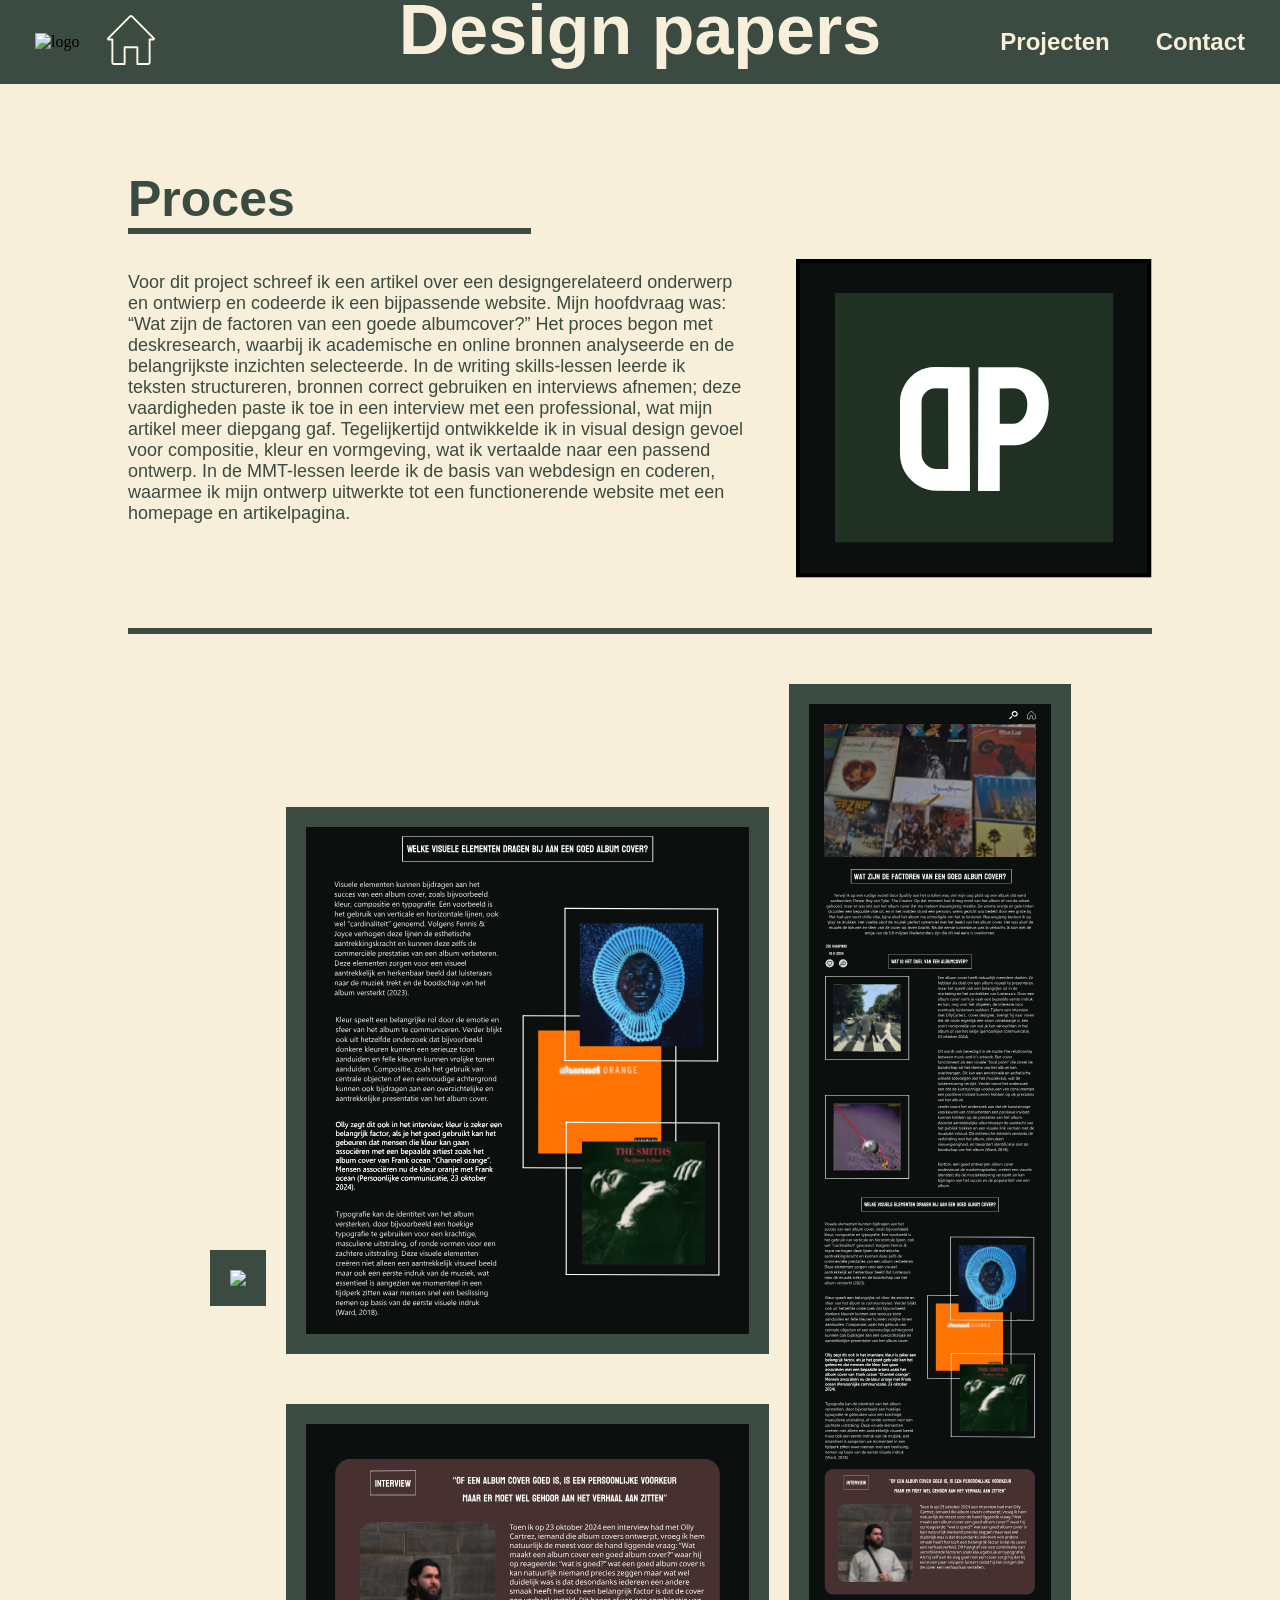
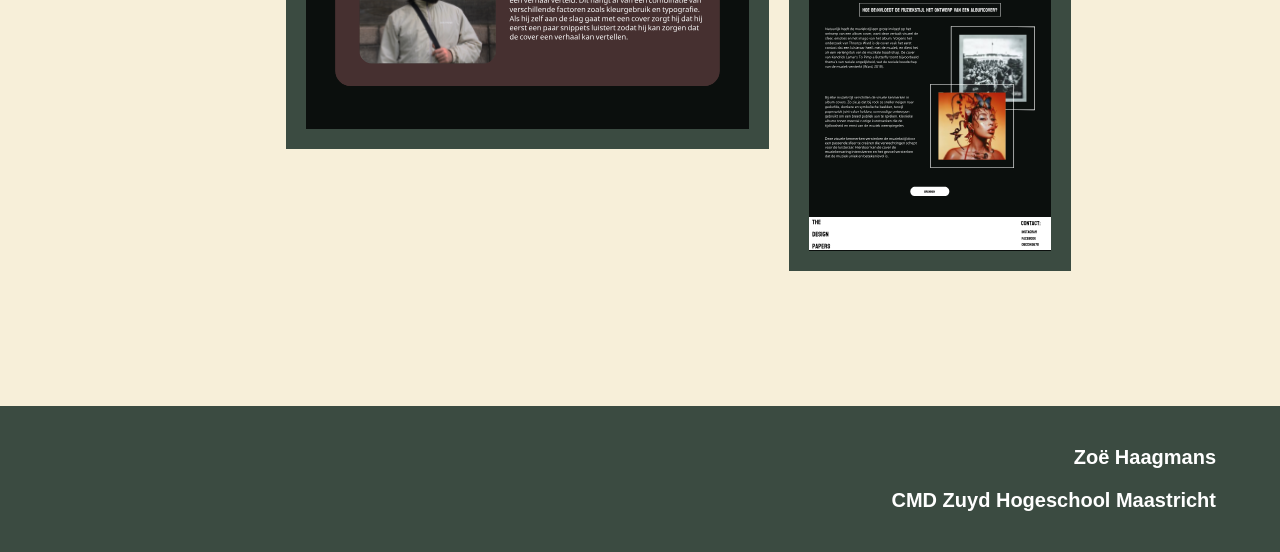
==== designpaper.html @ d551ef71 "Portfolio" ====
<!DOCTYPE html>
<html lang="en">

<head>
    <meta charset="UTF-8">
    <meta name="viewport" content="width=device-width, initial-scale=1.0">
    <link rel="stylesheet" href="https://use.typekit.net/pst0hra.css">
    <link rel="stylesheet" href="https://use.typekit.net/thp8tux.css">
    <link rel="stylesheet" href="css/style.css">
    <title>Document</title>
</head>

<body>

     <div class="navbar" id="start">
        <div class="navbar-icon">
            <img src="assets/icons/Logo.svg" alt="logo" class="logo">
            <a href="index.html">
                <button class="home"><img src="assets/icons/home.svg" alt="Home" class="homelogo"></button>
            </a>
        </div>
        <div class="navbar-head">
            <h1>Design papers</h1>
        </div>
        <div class="navbar-links">
            <a class="nav" href="index.html#work">Projecten</a>
            <a class="nav" href="index.html#contact">Contact</a>
        </div>
    </div>

    <div class="proces">
        <div class="container-proces">
            <div class="fade-in">
                <h2>Proces</h2>
                <div class="lijn"></div>
            </div>
            <p class="procestekst fade-in">Voor dit project schreef ik een artikel over een designgerelateerd onderwerp
                en ontwierp en codeerde ik een bijpassende website. Mijn hoofdvraag was: “Wat zijn de factoren van een
                goede albumcover?” Het proces begon met deskresearch, waarbij ik academische en online bronnen
                analyseerde en de belangrijkste inzichten selecteerde. In de writing skills-lessen leerde ik teksten
                structureren, bronnen correct gebruiken en interviews afnemen; deze vaardigheden paste ik toe in een
                interview met een professional, wat mijn artikel meer diepgang gaf. Tegelijkertijd ontwikkelde ik in
                visual design gevoel voor compositie, kleur en vormgeving, wat ik vertaalde naar een passend ontwerp. In
                de MMT-lessen leerde ik de basis van webdesign en coderen, waarmee ik mijn ontwerp uitwerkte tot een
                functionerende website met een homepage en artikelpagina. </p>
        </div>
        <img src="assets/pictures/Design papers/dp logo.svg" alt="" class="logofoto fade-in">
    </div>

    <div class="langelijn fade-in"></div>

    <div class="container-eindwerk">
        <div class="flexdp desktop-only">
            <div class="containerdp-left">
                <div class="frame fade-in">
                    <img src="assets/pictures/Design papers/main page.svg" loading="eager">
                </div>
            </div>
            <div class="containerdp-middle">
                <div class="frame fade-in">
                    <img src="assets/pictures/Design papers/artikel.svg" alt="">
                </div>
                <div class="frame fade-in">
                    <img src="assets/pictures/Design papers/interview.svg" alt="">
                </div>
            </div>
            <div class="containerdp-right">
                <div class="frame fade-in">
                    <img src="assets/pictures/Design papers/article page.svg" alt="">
                </div>
            </div>
        </div>

        <!-- responsive -->
        <div class="flexdp mobile-only">
            <div class="containerdp-left">
                <div class="frame fade-in">
                    <img src="assets/pictures/Design papers/main page.svg" loading="eager" class="dpweb">
                </div>
                <div class="frame fade-in">
                    <img src="assets/pictures/Design papers/article page.svg" alt="" class="dpweb">
                </div>
            </div>
            <div class="containerdp-middle">
                <div class="frame fade-in">
                    <img src="assets/pictures/Design papers/artikel.svg" alt="" class="dpimg">
                </div>
                <div class="frame fade-in">
                    <img src="assets/pictures/Design papers/interview.svg" alt="" class="dpimg2">
                </div>
            </div>
        </div>
    </div>

    <a href="onderhetstof.html">
        <button class="vpbutton fade-in">Volgend project</button>
    </a>

    <div class="footer">
        <div class="footercontainer">
            <div class="links">
                <img src="assets/icons/Logo.svg" alt="">
            </div>
            <div class="rechts">
                <p>Zoë Haagmans</p>
                <p>CMD Zuyd Hogeschool Maastricht</p>
            </div>
        </div>
    </div>

    <script src="java/slider.js"></script>



</body>

</html>
---- css/style.css ----
html,
body {
    margin: 0;
    padding: 0;
    overflow-x: hidden;
    width: 100%;
}

html {
    scroll-behavior: smooth;
}

body {
    background: #F7EFD9;
    display: flex;
    flex-direction: column;
    min-height: 100vh;
}

.fade-in {
    opacity: 0;
    transform: translateY(20px);
    transition: opacity 0.6s ease 0.3s, transform 0.6s ease 0.3s;
}

.fade-in.visible {
    opacity: 1;
    transform: translateY(0);
}

.navbar {
    display: flex;
    justify-content: space-between;
    align-items: center;
    background-color: #3B4B41;
    padding: 15px 35px;
    position: relative;
}

h1 {
    color: #F7EFD9;
    font-family: "halyard-text", sans-serif;
    font-size: 70px;
    font-style: normal;
    text-align: center;
    margin-top: 22px;
}

.navbar-head {
    position: absolute;
    left: 50%;
    transform: translateX(-50%);
}

.navbar-icon {
    display: flex;
    gap: 20px;
    align-items: center;
}

.logo {
    width: 50%;
    height: auto;
}

.index-page .logo {
    width: 70%;
}

.home {
    background-color: transparent;
    border: none;
    cursor: pointer;
    padding: 0;
}

.navbar-links {
    gap: 46px;
    display: flex;
}

.titel {
    margin-top: 100px;
}

a.nav {
    text-decoration: none;
    display: flex;
    align-items: center;
    color: #F7EFD9;
    text-decoration: none;
    font-family: "inter-variable", sans-serif;
    font-size: 24px;
    font-weight: bold;
    list-style: none;
}


h2 {
    font-family: "halyard-text", sans-serif;
    color: #3B4B41;
    font-size: 50px;
    margin: 0;
}

.lijn {
    width: 403px;
    height: 6px;
    background-color: #3B4B41;
}

.cctekst {
    font-family: "inter-variable", sans-serif;
    color: #EFE2E2;
}

button {
    background-color: #3B4B41;
    border: none;
    padding: 10px 20px;
    font-family: "inter-variable", sans-serif;
    color: #F7EFD9;
    cursor: pointer;
    transition: transform 0.2s ease;
}

button:hover {
    transform: scale(1.1);
}

.bgimg1 {
    position: absolute;
    top: 150%;
    left: 0;
    width: 100%;
    height: auto;
    z-index: -1;
}

.bgimg2 {
    position: absolute;
    top: 320%;
    left: 0;
    width: 100%;
    height: auto;
    z-index: -1;
}


/*wie ben ik*/
.container1wbi {
    display: flex;
    flex-direction: row;
    align-items: center;
    gap: 20px;
    width: 80%;
    height: auto;
    margin: auto;
    margin-top: 100px;
}

.containerwbi-left {
    width: 50%;
    align-items: center;
    justify-content: center;
}

.containerwbi-right {
    width: 50%;
    display: flex;
    flex-direction: column;
    gap: 10px;
}

.ik {
    width: 500px;
}

.wbitekst {
    font-family: "inter-variable", sans-serif;
    color: #3B4B41;
    font-size: 18px;
}

/*skills*/

.containersk {
    width: 80%;
    margin: auto;
    margin-top: 150px;
}


.lijnsk {
    width: 200px;
    height: 6px;
    background-color: #3B4B41;
    margin-bottom: 10px;
}


.lijnsk2 {
    width: 200px;
    height: 6px;
    background-color: #3B4B41;
    margin-bottom: 10px;
}

h3 {
    font-family: "halyard-text", sans-serif;
    color: #3B4B41;
    font-size: 24px;
    margin: 5px;
    font-weight: bold;
}

.containersk-up {
    display: flex;
    flex-direction: row;
    margin-bottom: 50px;
    margin-top: 50px;
    gap: 140px;
}

.containersk-down {
    display: flex;
    flex-direction: row;
    gap: 100px;
    padding-left: 100px;
}

.skborder {
    border: #3B4B41 solid 10px;
    width: auto;
    height: auto;
    padding: 10px 20px;
    box-shadow: 20px 20px 10px rgba(0, 0, 0, 0.5);
}

.skborder2 {
    border: #3B4B41 solid 10px;
    width: auto;
    height: 100%;
    padding: 10px 20px;
    box-shadow: 20px 20px 10px rgba(0, 0, 0, 0.5);
}


.schoolnaam {
    font-family: "inter-variable", sans-serif;
    font-size: 16px;
    font-weight: bold;
}

.schooltijd {
    font-family: "inter-variable", sans-serif;
    font-size: 14px;
    font-style: italic;
}

.grid {
    display: grid;
    grid-template-columns: repeat(9, 1fr);
    gap: 20px;
    padding-top: 20px;
    padding-bottom: 20px;
}

.flexli {
    display: flex;
    flex-direction: row;
    align-items: center;
    gap: 70px;
    padding: 15px;
}

li {
    font-family: "inter-variable", sans-serif;
    font-size: 14px;
    font-weight: bold;
}

.taal {
    font-family: "inter-variable", sans-serif;
    font-size: 15px;
    font-weight: bold;
}

.skborder3 {
    border: #3B4B41 solid 10px;
    width: auto;
    height: 100%;
    padding: 10px 20px;
    box-shadow: 20px 20px 10px rgba(0, 0, 0, 0.5);
}

.taalcontainer {
    display: flex;
    flex-direction: column;
    gap: 20px;
}

.taalflex {
    display: flex;
    flex-direction: row;
    align-items: center;
    gap: 70px;
}

.taallijncontainer {
    display: flex;
    flex-direction: column;
    gap: 60px;
}

.taallijn {
    width: 272px;
    height: 11px;
    background-color: #3B4B41;
    border-radius: 10px;
}


/*projecten*/

.projectencontainer {
    width: 80%;
    margin: auto;
    margin-top: 150px;
}

.bgpr {
    display: flex;
    background-color: #3B4B41;
    width: 100%;
    height: auto;
    margin: auto;
    padding: 40px 20px;
    margin-top: 50px;
    align-items: center;
    justify-content: center;
}

.options {
    display: flex;
    gap: 10px;
    width: 85%;
    height: 300px;
    margin: auto;
}

.prh2 {
    color: #F5CBD7;
}

.dpslider {
    width: 100%;
    height: 100%;
    object-fit: cover;
}

.option {
    flex: 1;
    background-image: var(--optionImage);
    background-size: cover;
    background-position: center;
    border-radius: 30px;
    position: relative;
    cursor: pointer;
    transition: flex 0.6s ease;
    overflow: hidden;
}

.option.active {
    flex: 4;
}

.option:not(.active) {
    filter: brightness(0.6);
}

.label {
    position: absolute;
    bottom: 20px;
    left: 20px;
    display: flex;
    align-items: center;
    gap: 12px;
    color: #fff;
    opacity: 0;
    transition: 0.4s ease;
}

.option.active .label {
    opacity: 1;
}

.icon {
    display: flex;
    justify-content: center;
    align-items: center;
    min-width: 40px;
    min-height: 40px;
    background-color: rgba(255, 255, 255, 0.2);
    color: white;
}

.info {
    display: flex;
    flex-direction: column;
}


.info .sub {
    font-size: 25px;
    opacity: 0.8;
    font-family: "inter-variable", sans-serif;
    font-weight: bold;
}


/*contact*/
.background-image2 {
    width: 80%;
    margin: auto;
    padding: 50px 0;
    margin-top: 150px;
}

.contact-form {
    display: flex;
    flex-direction: column;
    gap: 18px;
    width: 100%;
}

.contact-form input,
.contact-form textarea {
    border: none;
    background: #3B4B41;
    padding: 12px 20px;
    padding-right: 100px;
    font-size: 16px;
    outline: none;
    color: white;
}

.contact-form textarea {
    min-height: 56px;
    resize: none;
    color: white;
}


.contact-form button {
    align-self: flex-start;
    background: #3B4B41;
    border: none;
    color: white;
    text-decoration: none;
    padding: 10px 30px;
    font-size: 16px;
    cursor: pointer;
    transition: 0.2s ease;
}

.contact-form button:hover {
    background: #2A372E;
    color: #3B4B41;
    border: 1px solid #3B4B41;
}

.contact {
    margin-bottom: 100px;
}

.contact-box {
    width: 80%;
    border: #3B4B41 solid 10px;
    margin: auto;
    align-items: center;
    justify-content: space-between;
    display: flex;
    padding: 75px 50px;
    margin-top: 5%;
}

.contact-right {
    margin-left: 25px;
}

.mailicon {
    width: 100%;
    height: auto;
}

.footercontainer {
    display: flex;
    justify-content: space-between;
    align-items: center;
    padding: 20px 40px;
}

.footer {
    background-color: #3B4B41;
    width: 100%;
    height: auto;
    margin-top: auto;
}

.rechts {
    color: white;
    font-family: "inter-variable", sans-serif;
    font-size: 20px;
    font-weight: bold;
    text-align: right;
    margin-right: 2%;
}

/*proces page layout*/

.homelogo {
    width: 100%;
}

.proces {
    display: flex;
    flex-direction: row;
    align-items: center;
    gap: 50px;
    width: 80%;
    height: auto;
    margin: auto;
    margin-top: 50px;
}

.logofoto {
    width: 401px;
    height: 395px;
    height: auto;
    margin-top: 125px;
}

.container-proces {
    display: flex;
    flex-direction: column;
    gap: 20px;
}

.procestekst {
    font-family: "inter-variable", sans-serif;
    color: #3B4B41;
    font-size: 18px;
}

.langelijn {
    width: 80%;
    height: 6px;
    background-color: #3B4B41;
    margin: auto;
    margin-top: 50px;
    margin-bottom: 50px;
}

.container-eindwerk {
    width: 80%;
    height: auto;
    margin: auto;
    margin-bottom: 50px;
}

.frame {
    padding: 20px 20px;
    background-color: #3B4B41;
    margin: auto;
    display: flex;
    align-items: center;
    justify-content: center;
}

.vpbutton {
    background-color: #3B4B41;
    border: none;
    padding: 10px 20px;
    font-family: "inter-variable", sans-serif;
    color: #F7EFD9;
    cursor: pointer;
    transition: transform 0.2s ease;
    display: flex;
    margin: auto;
    margin-bottom: 50px;
}

.vpbutton:hover {
    transform: scale(1.1);
}

/*digidive*/
.ddflex {
    display: flex;
    flex-direction: row;
    gap: 40px;
    margin: auto;
    align-items: center;
}

.containerdd-left {
    display: flex;
    flex-direction: column;
    gap: 47px;
    width: 35%;
}

.containerdd-rechts {
    display: flex;
    flex-direction: row;
    gap: 40px;
    width: 50%;
}

.dd-left {
    width: 100%;
    height: auto;
}

.dd-right1 {
    width: 250px;
    height: auto;
}

.dd-right2 {
    width: 226px;
    height: auto;
}

/*bugsy*/
.flexbugsy {
    display: flex;
    flex-direction: row;
    gap: 20px;
    margin: auto;
    align-items: center;
    justify-content: center;
}

.bugsyfoto {
    width: 100%;
    height: auto;
}

/*Design paper*/

.flexdp {
    display: flex;
    flex-direction: row;
    gap: 20px;
    margin: auto;
    align-items: center;
    justify-content: center;
}

.containerdp-middle {
    display: flex;
    flex-direction: column;
    gap: 50px;
}

/*onder het stof*/

.containerohs {
    display: grid;
    grid-template-columns: repeat(2, 1fr);
    gap: 20px;
    align-items: center;
    justify-content: center;
    padding-top: 2%;
}

.ohsimg {
    width: 100%;
    height: auto;
}

/*kliekjeskoning*/

.flexkk {
    display: flex;
    flex-direction: row;
    gap: 20px;
    margin: auto;
    align-items: center;
    justify-content: center;
    width: 100%;
}

.containerkk-left {
    width: 50%;
    display: flex;
    flex-direction: column;
    gap: 35px;
}

.containerkk-right {
    width: 50%;
}

.kkimg {
    width: 100%;
    height: auto;
}

.web {
    width: 80%;
    height: auto;
}


.flexdp.mobile-only {
    display: none;
}


@media (max-width: 1200px) {



    /*navbar*/
    h1 {
        color: #F7EFD9;
        font-family: "halyard-text", sans-serif;
        font-size: 50px;
        font-style: normal;
        text-align: center;
    }

    /*wie ben ik*/
    .containerwbi-right {
        width: 46%;
        display: flex;
        flex-direction: column;
        gap: 10px;
    }

    .ik {
        width: 420px;
    }

    .wbitekst {
        font-family: "inter-variable", sans-serif;
        color: #3B4B41;
        font-size: 16px;
    }

    .lijn {
        width: 350px;
        height: 6px;
        background-color: #3B4B41;
    }


    /*skills*/
    .skborder {
        width: 60%;
        height: auto;
    }

    .skborder2 {
        width: 50%;
        height: auto;
    }

    .skborder3 {
        width: 45%;
        height: auto;
    }

    .grid {
        display: grid;
        grid-template-columns: repeat(4, 1fr);
        gap: 20px;
        padding-top: 20px;
        padding-bottom: 20px;
    }

    .taallijn {
        width: 150px;
        height: 11px;
        background-color: #3B4B41;
        border-radius: 10px;
    }

    .containersk-up {
        display: flex;
        flex-direction: row;
        margin-bottom: 50px;
        margin-top: 50px;
        gap: 140px;
    }

    /*project layout*/
    h2 {
        font-family: "halyard-text", sans-serif;
        color: #3B4B41;
        font-size: 50px;
        margin: 0;
    }

    .procestekst {
        font-family: "inter-variable", sans-serif;
        color: #3B4B41;
        font-size: 18px;
    }

    /*design papers*/
    .flexdp.desktop-only {
        display: none;
    }

    .flexdp.mobile-only {
        display: flex;
    }

    .flexdp.mobile-only .containerdp-left {
        display: flex;
        flex-direction: row;
        gap: 50px;
    }

    .flexdp {
        display: flex;
        flex-direction: column;
        gap: 20px;
        margin: auto;
        align-items: center;
        justify-content: center;
    }

    .containerdp-middle {
        display: flex;
        flex-direction: row;
        gap: 50px;
    }

    .dpimg {
        width: 100%;
        height: auto;
    }

    /*digidive*/

    .ddflex {
        display: flex;
        flex-direction: row;
        gap: 30px;
        margin: auto;
        align-items: center;
    }

    .containerdd-rechts {
        display: flex;
        flex-direction: row;
        gap: 30px;
        width: 50%;
    }

    .containerdd-left {
        display: flex;
        flex-direction: column;
        gap: 25px;
        width: 35%;
    }

    .dd-right1 {
        width: 225px;
        height: auto;
    }

    .dd-right2 {
        width: 204px;
        height: auto;
    }


}

@media (max-width: 1000px) {



    /*design papers*/
    .dpimg2 {
        width: 100%;
        height: auto;
    }

    /*navbar*/
    h1 {
        color: #F7EFD9;
        font-family: "halyard-text", sans-serif;
        font-size: 40px;
        font-style: normal;
        text-align: center;
    }


    h2 {
        font-family: "halyard-text", sans-serif;
        color: #3B4B41;
        font-size: 35px;
        margin: 0;
    }

    /*wie ben ik*/
    .ik {
        width: 360px;
    }

    .wbitekst {
        font-family: "inter-variable", sans-serif;
        color: #3B4B41;
        font-size: 14px;
    }

    .lijn {
        width: 300px;
        height: 6px;
        background-color: #3B4B41;
    }


    /*skills*/
    .containersk-up {
        display: flex;
        flex-direction: row;
        margin-bottom: 50px;
        margin-top: 50px;
        gap: 140px;
    }

    .containersk-down {
        display: flex;
        flex-direction: row;
        gap: 50px;
        padding-left: 50px;
        padding-right: 100px;
    }


    .skborder3 {
        width: 40%;
        height: auto;
    }

    .taallijn {
        width: 120px;
        height: 11px;
        background-color: #3B4B41;
        border-radius: 10px;
    }


    .taalflex {
        display: flex;
        flex-direction: row;
        align-items: center;
        gap: 10px;
    }


    /*project layout*/
    h2 {
        font-family: "halyard-text", sans-serif;
        color: #3B4B41;
        font-size: 40px;
        margin: 0;
    }

    .procestekst {
        font-family: "inter-variable", sans-serif;
        color: #3B4B41;
        font-size: 15px;
    }

    /*digidive*/
    .dd-right1 {
        width: 195px;
        height: auto;
    }

    .dd-right2 {
        width: 177px;
        height: auto;
    }

    /*contact*/
    .contact-form input,
    .contact-form textarea {
        border: none;
        background: #3B4B41;
        padding: 12px 20px;
        padding-right: 30px;
        font-size: 16px;
        outline: none;
        color: white;
    }

}

.taalflex.responsive-only {
    display: none;
}

@media (max-width: 880px) {

    a.nav {
        text-decoration: none;
        display: flex;
        align-items: center;
        color: #F7EFD9;
        text-decoration: none;
        font-family: "inter-variable", sans-serif;
        font-size: 18px;
        font-weight: bold;
        list-style: none;
    }


    /*wie ben ik*/
    .ik {
        width: 300px;
    }

    .wbitekst {
        font-family: "inter-variable", sans-serif;
        color: #3B4B41;
        font-size: 12px;
    }

    .lijn {
        width: 250px;
        height: 6px;
        background-color: #3B4B41;
    }


    /*skills*/
    .taalflex:not(.responsive-only) {
        display: none;
    }

    .taalflex.responsive-only {
        display: flex;
    }


    .taallijn {
        width: 30px;
        height: 11px;
        background-color: #3B4B41;
        border-radius: 10px;
    }


    .skborder3 {
        width: 40%;
        height: auto;

    }

    .lijnsk2 {
        width: 120px;
        height: 6px;
        background-color: #3B4B41;
        margin-bottom: 10px;
    }

    .containersk-up {
        display: flex;
        flex-direction: row;
        margin-bottom: 50px;
        margin-top: 50px;
        padding-right: 100px;
        gap: 50px;
    }

    .containersk-down {
        display: flex;
        flex-direction: row;
        gap: 50px;
        padding-left: 50px;
        padding-right: 100px;
    }

    .taallijn {
        width: 170px;
        height: 11px;
        background-color: #3B4B41;
        border-radius: 10px;
    }

    .taalcontainer {
        display: flex;
        flex-direction: column;
        gap: 5px;
    }

    /*project layout*/
    h2 {
        font-family: "halyard-text", sans-serif;
        color: #3B4B41;
        font-size: 35px;
        margin: 0;
    }

    .procestekst {
        font-family: "inter-variable", sans-serif;
        color: #3B4B41;
        font-size: 13px;
    }

    .logofoto {
        width: 250px;
        height: 395px;
        height: auto;
        margin-top: 50px;
    }

    /*kliekjeskoning*/
    .containerkk-left {
        gap: 25px;
    }

    /*digidive*/
    .dd-right1 {
        width: 165px;
        height: auto;
    }

    .dd-right2 {
        width: 149px;
        height: auto;
    }

    /*contact*/
    .contact-form input,
    .contact-form textarea {
        border: none;
        background: #3B4B41;
        padding: 12px 20px;
        padding-right: 20px;
        font-size: 16px;
        outline: none;
        color: white;
    }

    /*footer*/
    .pfooter {
        font-size: 16px;
    }
}

@media (max-width: 780px) {

    a.nav {
        text-decoration: none;
        display: flex;
        align-items: center;
        color: #F7EFD9;
        text-decoration: none;
        font-family: "inter-variable", sans-serif;
        font-size: 16px;
        font-weight: bold;
        list-style: none;
    }

    /*wie ben ik*/
    .ik {
        width: 250px;
    }

    .wbitekst {
        font-family: "inter-variable", sans-serif;
        color: #3B4B41;
        font-size: 10px;
    }

    .lijn {
        width: 150px;
        height: 6px;
        background-color: #3B4B41;
    }

    /*skills*/
    .lijn {
        width: 250px;
        height: 6px;

    }

    .lijnsk2 {
        width: 120px;
        height: 6px;
        background-color: #3B4B41;
        margin-bottom: 10px;
    }

    .skborder3 {
        width: 40%;
        height: auto;

    }

    .containersk-up {
        display: flex;
        flex-direction: row;
        margin-bottom: 50px;
        margin-top: 50px;
        padding-right: 100px;
        gap: 50px;
    }

    .containersk-down {
        display: flex;
        flex-direction: row;
        gap: 50px;
        padding-left: 20px;
        padding-right: 100px;
    }

    .taallijn {
        width: 150px;
        height: 11px;
        background-color: #3B4B41;
        border-radius: 10px;
    }

    .grid {
        display: grid;
        grid-template-columns: repeat(3, 1fr);
        gap: 20px;
        padding-top: 20px;
        padding-bottom: 20px;
    }


    /*contact*/
    .contact-form input,
    .contact-form textarea {
        border: none;
        background: #3B4B41;
        padding: 12px 20px;
        padding-right: 30px;
        font-size: 16px;
        outline: none;
        color: white;
    }

    /*project layout*/
    h2 {
        font-family: "halyard-text", sans-serif;
        color: #3B4B41;
        font-size: 30px;
        margin: 0;
    }

    .procestekst {
        font-family: "inter-variable", sans-serif;
        color: #3B4B41;
        font-size: 11px;
    }

    .logofoto {
        width: 200px;
        height: 395px;
        height: auto;
        margin-top: 50px;
    }

    /*kliekjeskoning*/
    .containerkk-left {
        gap: 15px;
    }

    /*digidive*/
    .ddflex {
        display: flex;
        flex-direction: row;
        gap: 20px;
        margin: auto;
        align-items: center;
    }

    .containerdd-rechts {
        display: flex;
        flex-direction: row;
        gap: 20px;
        width: 50%;
    }

    .dd-right1 {
        width: 150px;
        height: auto;
    }

    .dd-right2 {
        width: 136px;
        height: auto;
    }

}

@media (max-width: 680px) {

    /*wie ben ik*/
    .containerwbi-left {
        display: flex;
        justify-content: center;
        width: 100%;
        margin: auto;
    }

    .containerwbi-right {
        width: 100%;
        display: flex;
        flex-direction: column;
        gap: 10px;
    }

    .container1wbi {
        display: flex;
        flex-direction: column;
        align-items: center;
        gap: 20px;
        width: 80%;
        height: auto;
        margin: auto;
        margin-top: 100px;
    }

    .ik {
        display: block;
        width: 250px;
        margin: auto;
    }

    .wbitekst {
        font-family: "inter-variable", sans-serif;
        color: #3B4B41;
        font-size: 10px;
    }

    .lijn {
        width: 150px;
        height: 6px;
        background-color: #3B4B41;
    }

    /*skills*/
    .containersk {
        width: 80%;
        margin: auto;
        margin-top: 100px;
    }

    .containersk-up {
        display: flex;
        flex-direction: row;
        margin-bottom: 50px;
        margin-top: 50px;
        gap: 50px;
    }

    .containersk-down {
        display: flex;
        flex-direction: row;
        gap: 50px;
        padding-left: 10px;
    }

    .icon {
        width: 40px;
    }

    .icon2 {
        width: 30px;
    }

    .skborder {
        border: #3B4B41 solid 10px;
        width: 50%;
        height: auto;
        padding: 10px 20px;
        box-shadow: 20px 20px 10px rgba(0, 0, 0, 0.5);
    }

    .skborder2 {
        border: #3B4B41 solid 10px;
        width: 50%;
        height: auto;
        padding: 10px 20px;
        box-shadow: 20px 20px 10px rgba(0, 0, 0, 0.5);
    }

    .skborder3 {
        border: #3B4B41 solid 10px;
        width: 50%;
        height: auto;
        padding: 10px 20px;
        box-shadow: 20px 20px 10px rgba(0, 0, 0, 0.5);
    }

    .lijnsk {
        width: 100px;
        height: 6px;
        background-color: #3B4B41;
        margin-bottom: 10px;
    }


    .lijnsk2 {
        width: 100px;
        height: 6px;
        background-color: #3B4B41;
        margin-bottom: 10px;
    }

    .flexli {
        display: flex;
        flex-direction: row;
        align-items: center;
        gap: 25px;
    }

    li {
        font-family: "inter-variable", sans-serif;
        font-size: 10px;
        font-weight: bold;
    }

    h3 {
        font-family: "halyard-text", sans-serif;
        color: #3B4B41;
        font-size: 15px;
        margin: 5px;
        font-weight: bold;
    }

    .taal {
        font-family: "inter-variable", sans-serif;
        font-size: 10px;
        font-weight: bold;
    }

    .taallijn {
        width: 100px;
        height: 5px;
        background-color: #3B4B41;
        border-radius: 10px;
    }

    .schoolnaam {
        font-family: "inter-variable", sans-serif;
        font-size: 12px;
        font-weight: bold;
    }

    .schooltijd {
        font-family: "inter-variable", sans-serif;
        font-size: 10px;
        font-style: italic;
    }


    /*slider*/
    .bgpr {
        display: flex;
        background-color: #3B4B41;
        width: 360px;
        height: 200px;
        margin: auto;
        padding: 40px 20px;
        margin-top: 50px;
        align-items: center;
        justify-content: center;
    }

    .options {
        display: flex;
        gap: 10px;
        width: 100%;
        height: 150px;
        margin: auto;
    }

    .info .sub {
        font-size: 15px;
        font-family: "inter-variable", sans-serif;
        font-weight: bold;
    }

    .projectencontainer {
        width: 80%;
        margin: auto;
        margin-top: 100px;
    }

    /*contact*/
    .contact-form input,
    .contact-form textarea {
        border: none;
        background: #3B4B41;
        padding: 12px 20px;
        font-size: 10px;
        outline: none;
        color: white;
    }

    .background-image2 {
        width: 80%;
        margin: auto;
        padding: 50px 0;
        margin-top: 100px;
    }

    /*footer*/
    .pfooter {
        font-size: 14px;
    }


    /*design papers*/
    .flexdp.desktop-only {
        display: none;
    }

    .flexdp.mobile-only {
        display: flex;
    }

    .flexdp.mobile-only .containerdp-left {
        display: flex;
        flex-direction: row;
        gap: 50px;
    }

    .flexdp {
        display: flex;
        flex-direction: column;
        gap: 20px;
        margin: auto;
        align-items: center;
        justify-content: center;
    }

    .dpweb {
        width: 100%;
        height: auto;
    }

    .containerdp-middle {
        display: flex;
        flex-direction: row;
        gap: 50px;
    }

    .dpimg {
        width: 100%;
        height: auto;
    }

    /*digidive*/
    .ddflex {
        display: flex;
        flex-direction: row;
        gap: 20px;
        margin: auto;
        align-items: center;
    }

    .containerdd-rechts {
        display: flex;
        flex-direction: row;
        gap: 20px;
        width: 50%;
    }

    .dd-right1 {
        width: 125px;
        height: auto;
    }

    .dd-right2 {
        width: 113px;
        height: auto;
    }

    /*layout*/
    .proces {
        display: flex;
        flex-direction: column-reverse;
        align-items: center;
        gap: 20px;
        width: 80%;
        height: auto;
        margin: auto;
    }
}


@media (max-width: 580px) {

    /*digidive*/
    .ddflex {
        display: flex;
        flex-direction: row;
        gap: 15px;
        margin: auto;
        align-items: center;
    }

    .containerdd-rechts {
        display: flex;
        flex-direction: row;
        gap: 15px;
        width: 50%;
    }

    .dd-right1 {
        width: 100px;
        height: auto;
    }

    .dd-right2 {
        width: 91px;
        height: auto;
    }
}

@media (max-width: 480px) {

     a.nav {
        text-decoration: none;
        display: flex;
        align-items: center;
        color: #F7EFD9;
        text-decoration: none;
        font-family: "inter-variable", sans-serif;
        font-size: 14px;
        font-weight: bold;
        list-style: none;
    }

    /*skills*/
    .containersk {
        width: 80%;
        margin: auto;
        margin-top: 100px;
    }

    .containersk-up {
        display: flex;
        flex-direction: row;
        margin-bottom: 50px;
        margin-top: 50px;
        gap: 25px;
    }

    .containersk-down {
        display: flex;
        flex-direction: row;
        gap: 25px;
        padding-left: 10px;
    }

    .grid {
        display: grid;
        grid-template-columns: repeat(3, 1fr);
        gap: 10px;
        padding-top: 20px;
        padding-bottom: 20px;
    }

    .skborder {
        border: #3B4B41 solid 10px;
        width: 50%;
        height: auto;
        padding: 10px 20px;
        box-shadow: 20px 20px 10px rgba(0, 0, 0, 0.5);
    }

    .skborder2 {
        border: #3B4B41 solid 10px;
        width: 50%;
        height: auto;
        padding: 10px 20px;
        box-shadow: 20px 20px 10px rgba(0, 0, 0, 0.5);
    }

    .skborder3 {
        border: #3B4B41 solid 10px;
        width: 50%;
        height: auto;
        padding: 10px 20px;
        box-shadow: 20px 20px 10px rgba(0, 0, 0, 0.5);
    }

    .lijnsk {
        width: 100px;
        height: 6px;
        background-color: #3B4B41;
        margin-bottom: 10px;
    }


    .lijnsk2 {
        width: 100px;
        height: 6px;
        background-color: #3B4B41;
        margin-bottom: 10px;
    }

    .flexli {
        display: flex;
        flex-direction: row;
        align-items: center;
        gap: 20px;
    }

    li {
        font-family: "inter-variable", sans-serif;
        font-size: 8px;
        font-weight: bold;
    }

    h3 {
        font-family: "halyard-text", sans-serif;
        color: #3B4B41;
        font-size: 15px;
        margin: 5px;
        font-weight: bold;
    }

    .taal {
        font-family: "inter-variable", sans-serif;
        font-size: 10px;
        font-weight: bold;
    }

    .taallijn {
        width: 100px;
        height: 5px;
        background-color: #3B4B41;
        border-radius: 10px;
    }

    .schoolnaam {
        font-family: "inter-variable", sans-serif;
        font-size: 12px;
        font-weight: bold;
    }

    .schooltijd {
        font-family: "inter-variable", sans-serif;
        font-size: 10px;
        font-style: italic;
    }


    /*slider*/
    .bgpr {
        display: flex;
        background-color: #3B4B41;
        width: 360px;
        height: 200px;
        margin: auto;
        padding: 40px 20px;
        margin-top: 50px;
        align-items: center;
        justify-content: center;
    }

    .options {
        display: flex;
        gap: 10px;
        width: 100%;
        height: 150px;
        margin: auto;
    }

    .info .sub {
        font-size: 15px;
        font-family: "inter-variable", sans-serif;
        font-weight: bold;
    }

    .projectencontainer {
        width: 80%;
        margin: auto;
        margin-top: 100px;
    }

    /*contact*/
    .contact-form input,
    .contact-form textarea {
        border: none;
        background: #3B4B41;
        padding: 12px 20px;
        font-size: 8px;
        outline: none;
        color: white;
    }

    .background-image2 {
        width: 80%;
        margin: auto;
        padding: 50px 0;
        margin-top: 100px;
    }

    .contact-box {
        width: 80%;
        border: #3B4B41 solid 10px;
        margin: auto;
        align-items: center;
        justify-content: space-between;
        display: flex;
        padding: 75px 50px;
        margin-top: 5%;
        margin-left: -15px;
    }

    /*footer*/
    .pfooter {
        font-size: 14px;
    }

    /*digidive*/
    .ddflex {
        display: flex;
        flex-direction: row;
        gap: 10px;
        margin: auto;
        align-items: center;
    }

    .containerdd-rechts {
        display: flex;
        flex-direction: row;
        gap: 10px;
        width: 50%;
    }

    .dd-right1 {
        width: 80px;
        height: auto;
    }

    .dd-right2 {
        width: 72px;
        height: auto;
    }

    .containerdd-left {
        display: flex;
        flex-direction: column;
        gap: 10px;
        width: 35%;
    }
}



/* ── Hamburger menu ── */
.hamburger {
    display: none;
    flex-direction: column;
    justify-content: center;
    align-items: center;
    gap: 5px;
    width: 40px;
    height: 40px;
    background: transparent;
    border: none;
    cursor: pointer;
    padding: 0;
    z-index: 1001;
    flex-shrink: 0;
}

.hamburger span {
    display: block;
    width: 26px;
    height: 3px;
    background-color: #F7EFD9;
    border-radius: 2px;
    transition: transform 0.3s ease, opacity 0.3s ease;
    transform-origin: center;
}

/* Animate to X when active */
.hamburger.active span:nth-child(1) {
    transform: translateY(8px) rotate(45deg);
}

.hamburger.active span:nth-child(2) {
    opacity: 0;
    transform: scaleX(0);
}

.hamburger.active span:nth-child(3) {
    transform: translateY(-8px) rotate(-45deg);
}

/* Mobile dropdown menu */
.mobile-menu {
    display: none;
    flex-direction: column;
    background-color: #3B4B41;
    padding: 0;
    max-height: 0;
    overflow: hidden;
    transition: max-height 0.35s ease, padding 0.35s ease;
}

.mobile-menu.open {
    max-height: 200px;
    padding: 10px 0;
}

.mobile-nav {
    padding: 14px 35px;
    font-size: 20px;
    border-bottom: 1px solid rgba(247, 239, 217, 0.15);
    transition: background 0.2s ease;
}

.mobile-nav:last-child {
    border-bottom: none;
}

.mobile-nav:hover {
    background-color: rgba(247, 239, 217, 0.1);
}

@media (max-width: 1100px) {
    .navbar-links {
        display: none;
    }

    .hamburger {
        display: flex;
    }

    .mobile-menu {
        display: flex;
    }
}
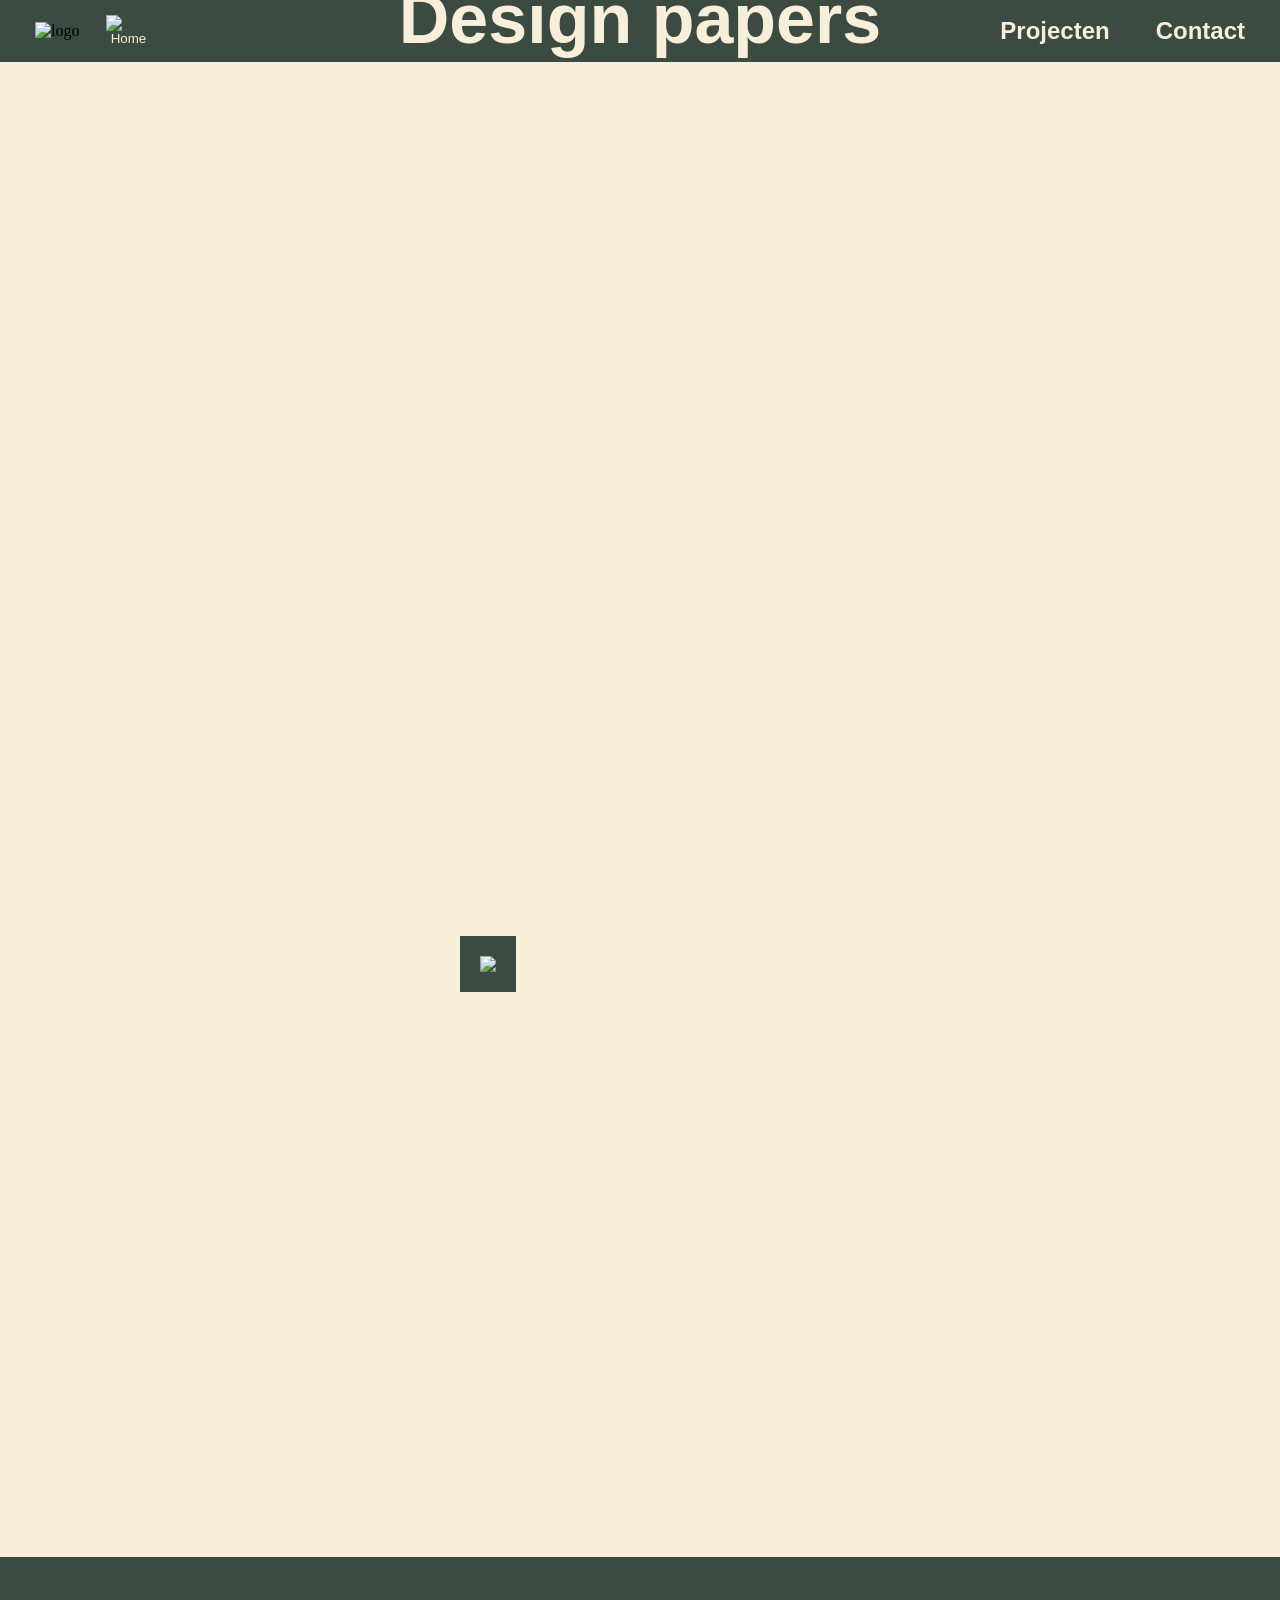
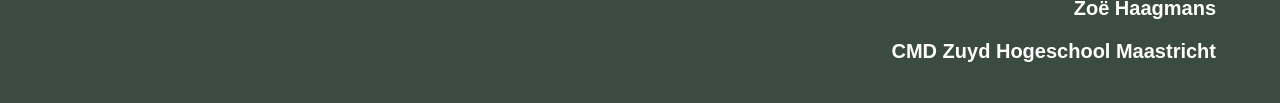
==== commit 3b23a4be: "change?" ====
--- a/designpaper.html
+++ b/designpaper.html
@@ -52,7 +52,7 @@
     <div class="container-eindwerk">
         <div class="flexdp desktop-only">
             <div class="containerdp-left">
-                <div class="frame fade-in">
+                <div class="frame fade-in visible">
                     <img src="assets/pictures/Design papers/main page.svg" loading="eager">
                 </div>
             </div>
@@ -74,7 +74,7 @@
         <!-- responsive -->
         <div class="flexdp mobile-only">
             <div class="containerdp-left">
-                <div class="frame fade-in">
+                <div class="frame fade-in visible">
                     <img src="assets/pictures/Design papers/main page.svg" loading="eager" class="dpweb">
                 </div>
                 <div class="frame fade-in">
--- a/css/style.css
+++ b/css/style.css
@@ -591,6 +591,13 @@
     margin-bottom: 50px;
 }
 
+a:has(.vpbutton) {
+    text-decoration: none;
+    display: block;
+    width: fit-content;
+    margin: auto;
+}
+
 .vpbutton:hover {
     transform: scale(1.1);
 }
@@ -1161,6 +1168,24 @@
 
 @media (max-width: 780px) {
 
+    /*layout nav*/
+    .logo {
+        width: 40%;
+        height: auto;
+    }
+
+    .navbar-icon {
+        display: flex;
+        gap: 15px;
+        align-items: center;
+    }
+
+
+    .homelogo {
+        width: 75%;
+    }
+
+    /*nav*/
     a.nav {
         text-decoration: none;
         display: flex;
@@ -1311,6 +1336,23 @@
 
 @media (max-width: 680px) {
 
+    /*layout nav*/
+    .logo {
+        width: 30%;
+        height: auto;
+    }
+
+    .navbar-icon {
+        display: flex;
+        gap: 6px;
+        align-items: center;
+    }
+
+
+    .homelogo {
+        width: 55%;
+    }
+
     /*wie ben ik*/
     .containerwbi-left {
         display: flex;
@@ -1609,6 +1651,16 @@
 
 @media (max-width: 580px) {
 
+    /*layout nav*/
+
+
+    .navbar-icon {
+        display: flex;
+        gap: 2px;
+        align-items: center;
+    }
+
+
     /*digidive*/
     .ddflex {
         display: flex;
@@ -1638,7 +1690,20 @@
 
 @media (max-width: 480px) {
 
-     a.nav {
+    .logo {
+        width: 20% !important;
+        height: auto;
+    }
+
+    .index-page .logo {
+        width: 40% !important;
+    }
+
+    h1 {
+        font-size: 25px;
+    }
+
+    a.nav {
         text-decoration: none;
         display: flex;
         align-items: center;
@@ -1659,7 +1724,7 @@
 
     .containersk-up {
         display: flex;
-        flex-direction: row;
+        flex-direction: column;
         margin-bottom: 50px;
         margin-top: 50px;
         gap: 25px;
@@ -1667,54 +1732,59 @@
 
     .containersk-down {
         display: flex;
-        flex-direction: row;
+        flex-direction: column;
         gap: 25px;
         padding-left: 10px;
+
+    }
+
+    .icon {
+        width: 40px;
     }
 
     .grid {
         display: grid;
-        grid-template-columns: repeat(3, 1fr);
+        grid-template-columns: repeat(4, 1fr);
         gap: 10px;
         padding-top: 20px;
         padding-bottom: 20px;
     }
 
     .skborder {
-        border: #3B4B41 solid 10px;
-        width: 50%;
+        border: #3B4B41 solid 5px;
+        width: 100%;
         height: auto;
         padding: 10px 20px;
         box-shadow: 20px 20px 10px rgba(0, 0, 0, 0.5);
     }
 
     .skborder2 {
-        border: #3B4B41 solid 10px;
-        width: 50%;
+        border: #3B4B41 solid 5px;
+        width: 115%;
         height: auto;
         padding: 10px 20px;
         box-shadow: 20px 20px 10px rgba(0, 0, 0, 0.5);
     }
 
     .skborder3 {
-        border: #3B4B41 solid 10px;
-        width: 50%;
+        border: #3B4B41 solid 5px;
+        width: 100%;
         height: auto;
         padding: 10px 20px;
         box-shadow: 20px 20px 10px rgba(0, 0, 0, 0.5);
     }
 
     .lijnsk {
-        width: 100px;
-        height: 6px;
+        width: 145px;
+        height: 3px;
         background-color: #3B4B41;
         margin-bottom: 10px;
     }
 
 
     .lijnsk2 {
-        width: 100px;
-        height: 6px;
+        width: 145px;
+        height: 3px;
         background-color: #3B4B41;
         margin-bottom: 10px;
     }
@@ -1770,8 +1840,8 @@
     .bgpr {
         display: flex;
         background-color: #3B4B41;
-        width: 360px;
-        height: 200px;
+        width: 280px;
+        height: 150px;
         margin: auto;
         padding: 40px 20px;
         margin-top: 50px;
@@ -1788,9 +1858,17 @@
     }
 
     .info .sub {
-        font-size: 15px;
+        font-size: 12px;
         font-family: "inter-variable", sans-serif;
         font-weight: bold;
+        color: black;
+    }
+
+    .info {
+        background-color: white;
+        padding: 2px 5px;
+        margin-left: -8px;
+        margin-bottom: -11px;
     }
 
     .projectencontainer {
@@ -1810,6 +1888,24 @@
         color: white;
     }
 
+    .contact-form {
+        display: flex;
+        flex-direction: column;
+        gap: 10px;
+    }
+
+    .contact-form button {
+        align-self: flex-start;
+        background: #3B4B41;
+        border: none;
+        color: white;
+        text-decoration: none;
+        padding: 5px 15px;
+        font-size: 9px;
+        cursor: pointer;
+        transition: 0.2s ease;
+    }
+
     .background-image2 {
         width: 80%;
         margin: auto;
@@ -1824,7 +1920,7 @@
         align-items: center;
         justify-content: space-between;
         display: flex;
-        padding: 75px 50px;
+        padding: 18px 30px;
         margin-top: 5%;
         margin-left: -15px;
     }
@@ -1834,6 +1930,19 @@
         font-size: 14px;
     }
 
+    /*layout*/
+    .navbar-icon {
+        display: flex;
+        gap: 0px;
+        align-items: center;
+        margin-top: 5px;
+    }
+
+
+    .homelogo {
+        width: 45%;
+    }
+
     /*digidive*/
     .ddflex {
         display: flex;
@@ -1851,12 +1960,12 @@
     }
 
     .dd-right1 {
-        width: 80px;
+        width: 75px;
         height: auto;
     }
 
     .dd-right2 {
-        width: 72px;
+        width: 68px;
         height: auto;
     }
 
@@ -1865,8 +1974,10 @@
         flex-direction: column;
         gap: 10px;
         width: 35%;
-    }
-}
+        margin-left: -15px;
+    }
+}
+
 
 
 
